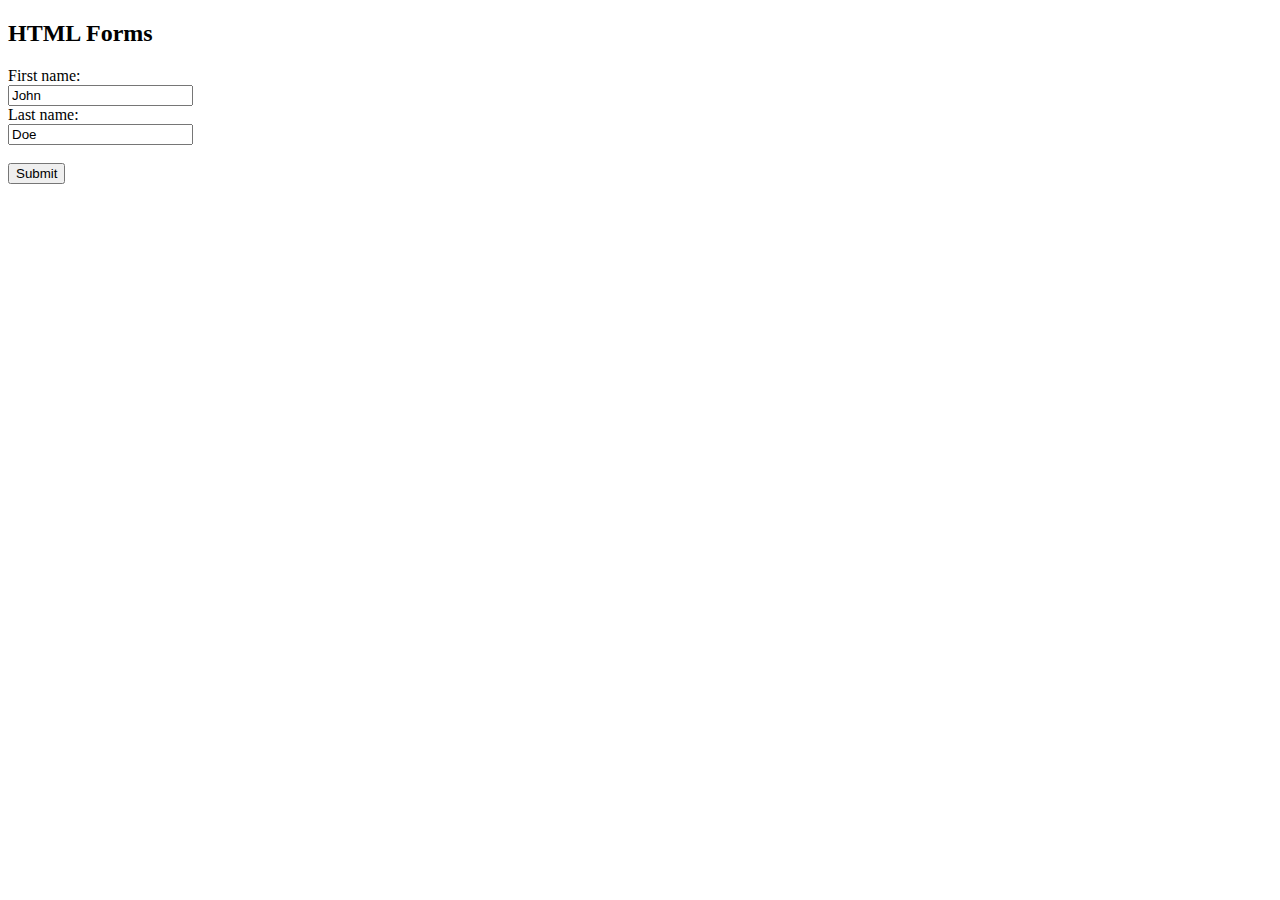
==== StudiKasus4/form.html @ f84f49f0 "5th commit pertemuan 4" ====
<!DOCTYPE html>
<html>
  <body>
    <h2>HTML Forms</h2>
    
    <form action=>
      <label for="fname">First name:</label><br />
      <input type="text" id="fname" name="fname" value="John" /><br />
      <label for="lname">Last name:</label><br />
      <input type="text" id="lname" name="lname" value="Doe" /><br /><br />
      <input type="submit" value="Submit" />
    </form>
  </body>
</html>
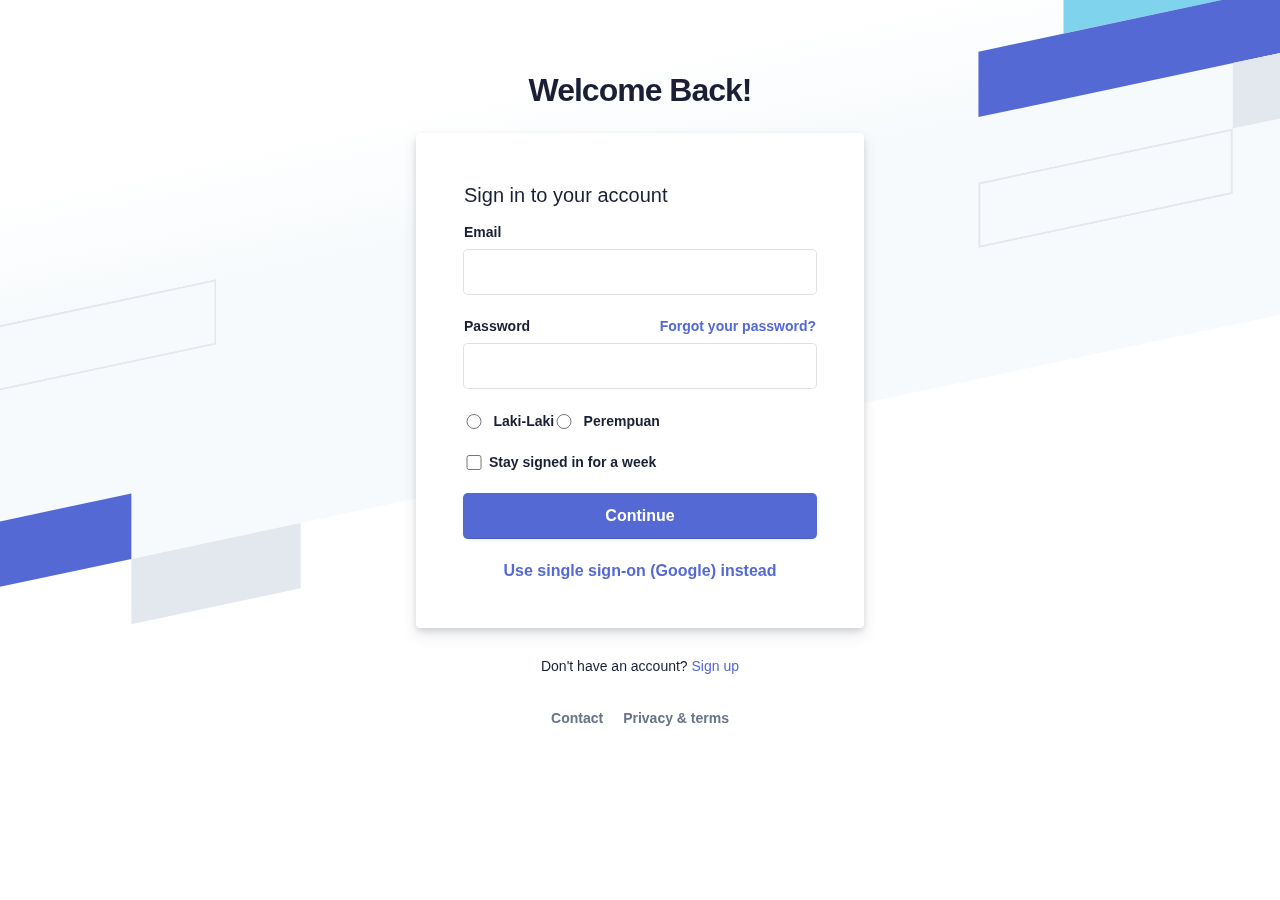
==== commit eef61c92: "6th form" ====
--- a/StudiKasus4/form.html
+++ b/StudiKasus4/form.html
@@ -1,14 +1,94 @@
-<!DOCTYPE html>
 <html>
+  <head>
+    <meta charset="utf-8" />
+    <title>Form</title>
+    <link rel="stylesheet" type="text/css" href="formcss.css" />
+  </head>
+
   <body>
-    <h2>HTML Forms</h2>
-    
-    <form action=>
-      <label for="fname">First name:</label><br />
-      <input type="text" id="fname" name="fname" value="John" /><br />
-      <label for="lname">Last name:</label><br />
-      <input type="text" id="lname" name="lname" value="Doe" /><br /><br />
-      <input type="submit" value="Submit" />
-    </form>
+    <div class="login-root">
+      <div class="box-root flex-flex flex-direction--column" style="min-height: 100vh; flex-grow: 1">
+        <div class="loginbackground box-background--white padding-top--64">
+          <div class="loginbackground-gridContainer">
+            <div class="box-root flex-flex" style="grid-area: top / start / 8 / end">
+              <div class="box-root" style="background-image: linear-gradient(white 0%, rgb(247, 250, 252) 33%); flex-grow: 1"></div>
+            </div>
+            <div class="box-root flex-flex" style="grid-area: 4 / 2 / auto / 5">
+              <div class="box-root box-divider--light-all-2 animationLeftRight tans3s" style="flex-grow: 1"></div>
+            </div>
+            <div class="box-root flex-flex" style="grid-area: 6 / start / auto / 2">
+              <div class="box-root box-background--blue800" style="flex-grow: 1"></div>
+            </div>
+            <div class="box-root flex-flex" style="grid-area: 7 / start / auto / 4">
+              <div class="box-root box-background--blue animationLeftRight" style="flex-grow: 1"></div>
+            </div>
+            <div class="box-root flex-flex" style="grid-area: 8 / 4 / auto / 6">
+              <div class="box-root box-background--gray100 animationLeftRight tans3s" style="flex-grow: 1"></div>
+            </div>
+            <div class="box-root flex-flex" style="grid-area: 2 / 15 / auto / end">
+              <div class="box-root box-background--cyan200 animationRightLeft tans4s" style="flex-grow: 1"></div>
+            </div>
+            <div class="box-root flex-flex" style="grid-area: 3 / 14 / auto / end">
+              <div class="box-root box-background--blue animationRightLeft" style="flex-grow: 1"></div>
+            </div>
+            <div class="box-root flex-flex" style="grid-area: 4 / 17 / auto / 20">
+              <div class="box-root box-background--gray100 animationRightLeft tans4s" style="flex-grow: 1"></div>
+            </div>
+            <div class="box-root flex-flex" style="grid-area: 5 / 14 / auto / 17">
+              <div class="box-root box-divider--light-all-2 animationRightLeft tans3s" style="flex-grow: 1"></div>
+            </div>
+          </div>
+        </div>
+        <div class="box-root padding-top--24 flex-flex flex-direction--column" style="flex-grow: 1; z-index: 9">
+          <div class="box-root padding-top--48 padding-bottom--24 flex-flex flex-justifyContent--center">
+            <h1>Welcome Back!</h1>
+          </div>
+          <div class="formbg-outer">
+            <div class="formbg">
+              <div class="formbg-inner padding-horizontal--48">
+                <span class="padding-bottom--15">Sign in to your account</span>
+                <form id="stripe-login">
+                  <div class="field padding-bottom--24">
+                    <label for="email">Email</label>
+                    <input type="email" name="email" />
+                  </div>
+                  <div class="field padding-bottom--24">
+                    <div class="grid--50-50">
+                      <label for="password">Password</label>
+                      <div class="reset-pass">
+                        <a href="#">Forgot your password?</a>
+                      </div>
+                    </div>
+                    <input type="password" name="password" />
+                  </div>
+                  <div class="field field-checkbox padding-bottom--24 flex-flex align-center">
+                    <input type="radio" id="html" name="fav_language" value="Laki" />
+                      <label for="html">Laki-Laki</label><br />
+                    <input type="radio" id="html" name="fav_language" value="HTML" />
+                      <label for="html">Perempuan</label><br />
+                  </div>
+                  <div class="field field-checkbox padding-bottom--24 flex-flex align-center">
+                    <label for="checkbox"> <input type="checkbox" name="checkbox" /> Stay signed in for a week </label>
+                  </div>
+                  <div class="field padding-bottom--24">
+                    <input type="submit" name="submit" value="Continue" />
+                  </div>
+                  <div class="field">
+                    <a class="ssolink" href="#">Use single sign-on (Google) instead</a>
+                  </div>
+                </form>
+              </div>
+            </div>
+            <div class="footer-link padding-top--24">
+              <span>Don't have an account? <a href="">Sign up</a></span>
+              <div class="listing padding-top--24 padding-bottom--24 flex-flex center-center">
+                <span><a href="#">Contact</a></span>
+                <span><a href="#">Privacy & terms</a></span>
+              </div>
+            </div>
+          </div>
+        </div>
+      </div>
+    </div>
   </body>
 </html>
--- a/StudiKasus4/formcss.css
+++ b/StudiKasus4/formcss.css
@@ -0,0 +1,224 @@
+* {
+  padding: 0;
+  margin: 0;
+  color: #1a1f36;
+  box-sizing: border-box;
+  word-wrap: break-word;
+  font-family: -apple-system, BlinkMacSystemFont, Segoe UI, Roboto, Helvetica Neue, Ubuntu, sans-serif;
+}
+body {
+  min-height: 100%;
+  background-color: #ffffff;
+}
+h1 {
+  letter-spacing: -1px;
+}
+a {
+  color: #5469d4;
+  text-decoration: unset;
+}
+.login-root {
+  background: #fff;
+  display: flex;
+  width: 100%;
+  min-height: 100vh;
+  overflow: hidden;
+}
+.loginbackground {
+  min-height: 692px;
+  position: fixed;
+  bottom: 0;
+  left: 0;
+  right: 0;
+  top: 0;
+  z-index: 0;
+  overflow: hidden;
+}
+.flex-flex {
+  display: flex;
+}
+.align-center {
+  align-items: center;
+}
+.center-center {
+  align-items: center;
+  justify-content: center;
+}
+.box-root {
+  box-sizing: border-box;
+}
+.flex-direction--column {
+  -ms-flex-direction: column;
+  flex-direction: column;
+}
+.loginbackground-gridContainer {
+  display: -ms-grid;
+  display: grid;
+  -ms-grid-columns: [start] 1fr [left-gutter] (86.6px) [16] [left-gutter] 1fr [end];
+  grid-template-columns: [start] 1fr [left-gutter] repeat(16, 86.6px) [left-gutter] 1fr [end];
+  -ms-grid-rows: [top] 1fr [top-gutter] (64px) [8] [bottom-gutter] 1fr [bottom];
+  grid-template-rows: [top] 1fr [top-gutter] repeat(8, 64px) [bottom-gutter] 1fr [bottom];
+  justify-content: center;
+  margin: 0 -2%;
+  transform: rotate(-12deg) skew(-12deg);
+}
+.box-divider--light-all-2 {
+  box-shadow: inset 0 0 0 2px #e3e8ee;
+}
+.box-background--blue {
+  background-color: #5469d4;
+}
+.box-background--white {
+  background-color: #ffffff;
+}
+.box-background--blue800 {
+  background-color: #212d63;
+}
+.box-background--gray100 {
+  background-color: #e3e8ee;
+}
+.box-background--cyan200 {
+  background-color: #7fd3ed;
+}
+.padding-top--64 {
+  padding-top: 64px;
+}
+.padding-top--24 {
+  padding-top: 24px;
+}
+.padding-top--48 {
+  padding-top: 48px;
+}
+.padding-bottom--24 {
+  padding-bottom: 24px;
+}
+.padding-horizontal--48 {
+  padding: 48px;
+}
+.padding-bottom--15 {
+  padding-bottom: 15px;
+}
+
+.flex-justifyContent--center {
+  -ms-flex-pack: center;
+  justify-content: center;
+}
+
+.formbg {
+  margin: 0px auto;
+  width: 100%;
+  max-width: 448px;
+  background: white;
+  border-radius: 4px;
+  box-shadow: rgba(60, 66, 87, 0.12) 0px 7px 14px 0px, rgba(0, 0, 0, 0.12) 0px 3px 6px 0px;
+}
+span {
+  display: block;
+  font-size: 20px;
+  line-height: 28px;
+  color: #1a1f36;
+}
+label {
+  margin-bottom: 10px;
+}
+.reset-pass a,
+label {
+  font-size: 14px;
+  font-weight: 600;
+  display: block;
+}
+.reset-pass > a {
+  text-align: right;
+  margin-bottom: 10px;
+}
+.grid--50-50 {
+  display: grid;
+  grid-template-columns: 50% 50%;
+  align-items: center;
+}
+
+.field input {
+  font-size: 16px;
+  line-height: 28px;
+  padding: 8px 16px;
+  width: 100%;
+  min-height: 44px;
+  border: unset;
+  border-radius: 4px;
+  outline-color: rgb(84 105 212 / 0.5);
+  background-color: rgb(255, 255, 255);
+  box-shadow: rgba(0, 0, 0, 0) 0px 0px 0px 0px, rgba(0, 0, 0, 0) 0px 0px 0px 0px, rgba(0, 0, 0, 0) 0px 0px 0px 0px, rgba(60, 66, 87, 0.16) 0px 0px 0px 1px, rgba(0, 0, 0, 0) 0px 0px 0px 0px, rgba(0, 0, 0, 0) 0px 0px 0px 0px,
+    rgba(0, 0, 0, 0) 0px 0px 0px 0px;
+}
+
+input[type="submit"] {
+  background-color: rgb(84, 105, 212);
+  box-shadow: rgba(0, 0, 0, 0) 0px 0px 0px 0px, rgba(0, 0, 0, 0) 0px 0px 0px 0px, rgba(0, 0, 0, 0.12) 0px 1px 1px 0px, rgb(84, 105, 212) 0px 0px 0px 1px, rgba(0, 0, 0, 0) 0px 0px 0px 0px, rgba(0, 0, 0, 0) 0px 0px 0px 0px,
+    rgba(60, 66, 87, 0.08) 0px 2px 5px 0px;
+  color: #fff;
+  font-weight: 600;
+  cursor: pointer;
+}
+.field-checkbox input {
+  width: 20px;
+  height: 15px;
+  margin-right: 5px;
+  box-shadow: unset;
+  min-height: unset;
+}
+.field-checkbox label {
+  display: flex;
+  align-items: center;
+  margin: 0;
+}
+a.ssolink {
+  display: block;
+  text-align: center;
+  font-weight: 600;
+}
+.footer-link span {
+  font-size: 14px;
+  text-align: center;
+}
+.listing a {
+  color: #697386;
+  font-weight: 600;
+  margin: 0 10px;
+}
+
+.animationRightLeft {
+  animation: animationRightLeft 2s ease-in-out infinite;
+}
+.animationLeftRight {
+  animation: animationLeftRight 2s ease-in-out infinite;
+}
+.tans3s {
+  animation: animationLeftRight 3s ease-in-out infinite;
+}
+.tans4s {
+  animation: animationLeftRight 4s ease-in-out infinite;
+}
+
+@keyframes animationLeftRight {
+  0% {
+    transform: translateX(0px);
+  }
+  50% {
+    transform: translateX(1000px);
+  }
+  100% {
+    transform: translateX(0px);
+  }
+}
+
+@keyframes animationRightLeft {
+  0% {
+    transform: translateX(0px);
+  }
+  50% {
+    transform: translateX(-1000px);
+  }
+  100% {
+    transform: translateX(0px);
+  }
+}
